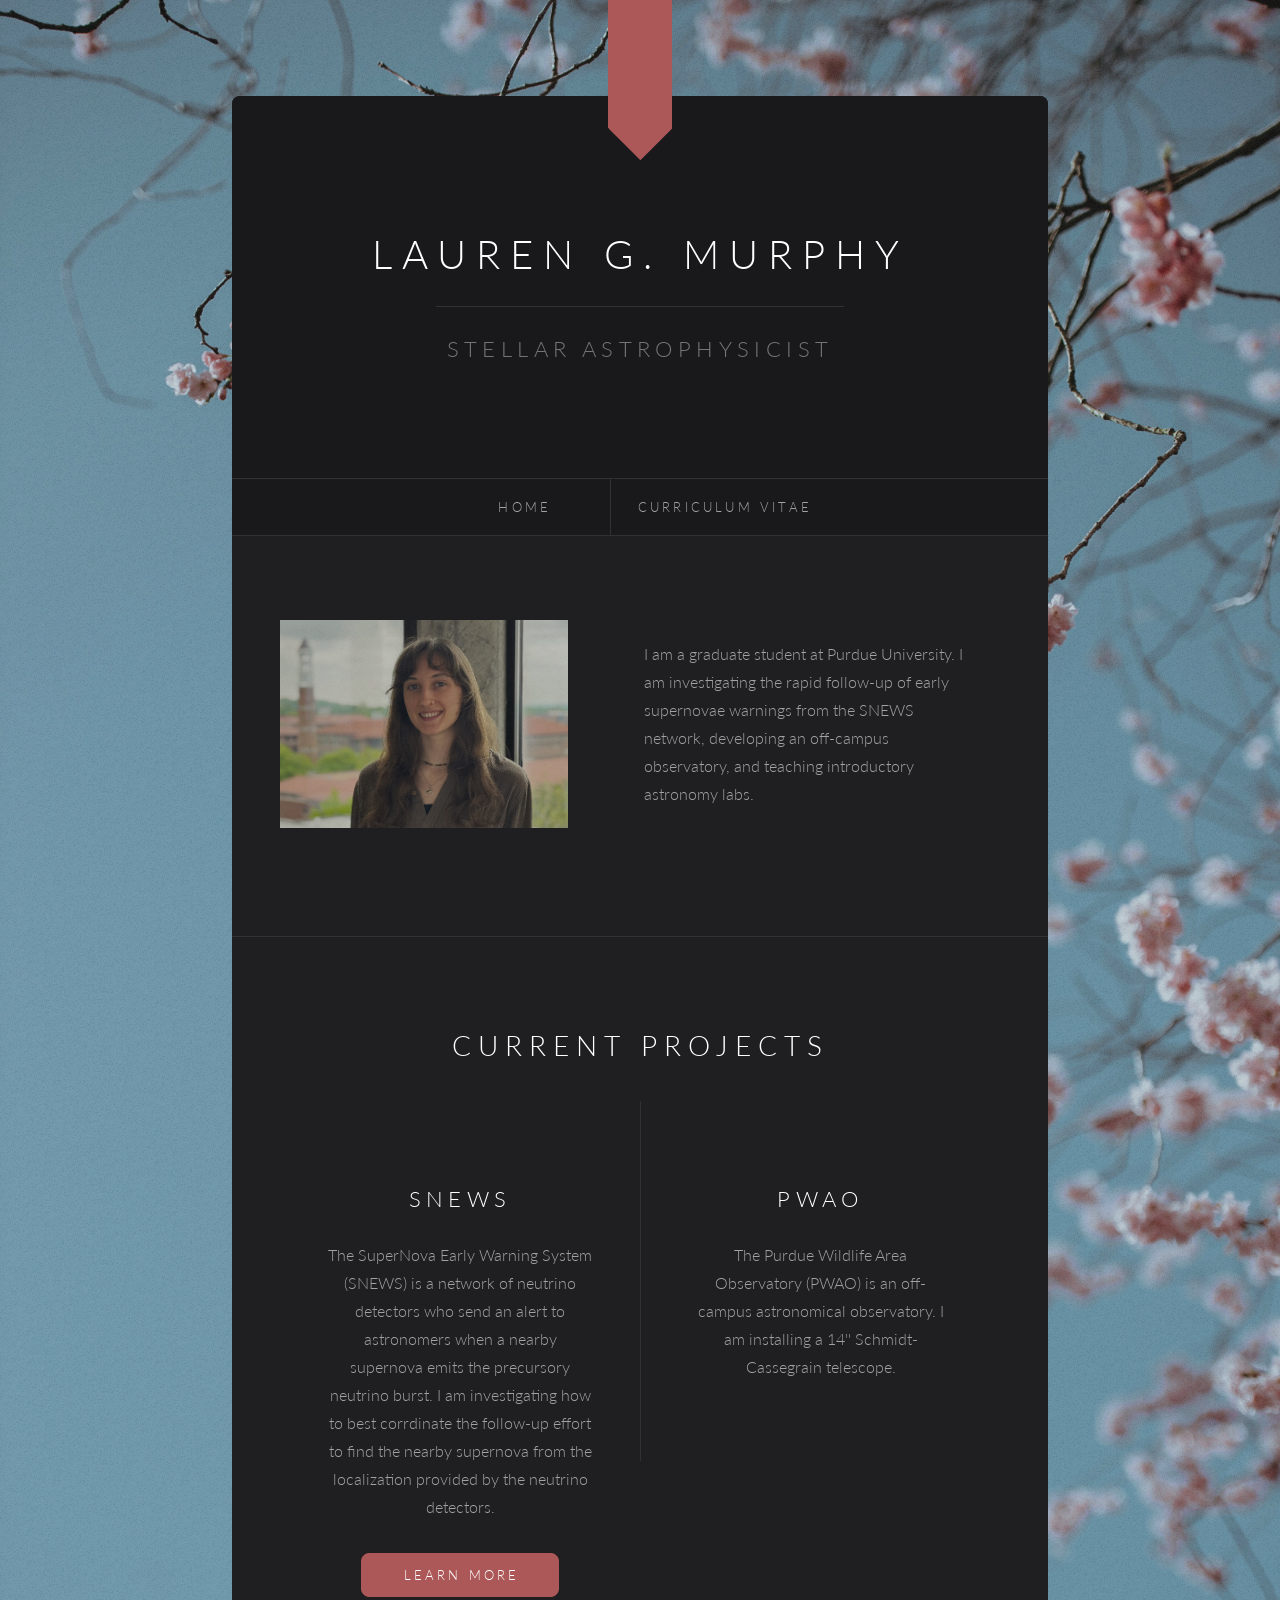
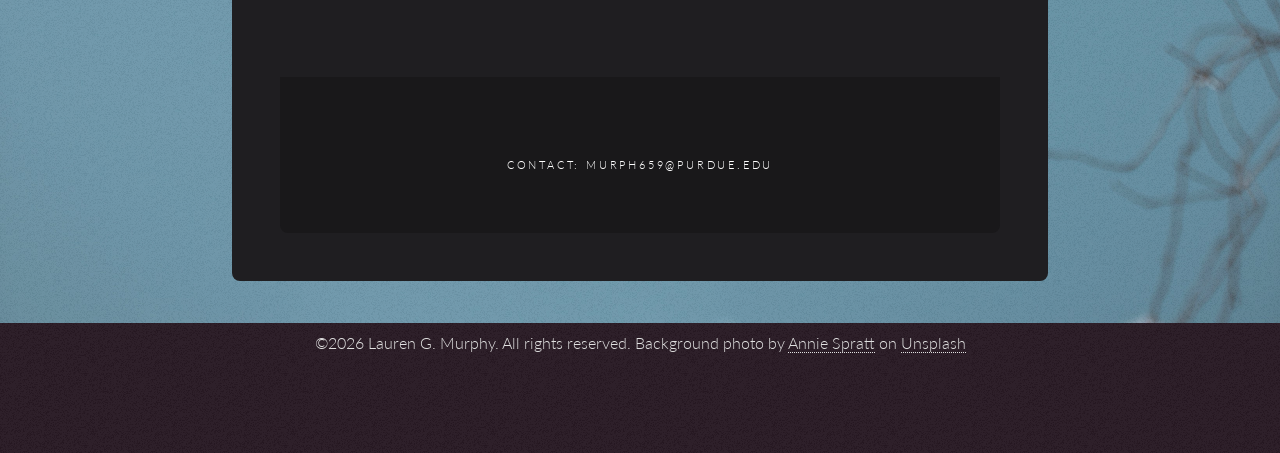
==== index.html @ a34a4733 "Add files via upload" ====
<!DOCTYPE HTML>
<!--
	Locus by Pixelarity
	pixelarity.com | hello@pixelarity.com
	License: pixelarity.com/license
-->
<html>
	<head>
		<title>Lauren G. Murphy | Home</title>
		<link rel="icon" type="image/x-icon" href="images/daisy_icon.ico">
		<meta charset="utf-8" />
		<meta name="viewport" content="width=device-width, initial-scale=1, user-scalable=no" />
		<link rel="stylesheet" href="assets/css/main.css" />
	</head>
	<body class="is-preload">

		<!-- Wrapper -->
			<div id="wrapper">

				<!-- Header -->
					<section id="header">
						<header>
							<h1><a href="index.html">Lauren G. Murphy</a></h1>
							<p>Stellar Astrophysicist</p>
						</header>
						<nav id="nav">
							<ul>
								<li><a href="index.html">Home</a></li>
								<li><a href="cv.html">Curriculum vitae</a></li>
							</ul>
						</nav>
					</section>



				<!-- Intro -->
					<section class="main style2">						
						<section class="left">
							<a href="#" class="image left"><img src="images/LGM_headshot.jpg" alt="" /></a>
							<div class="content">								
								<p>I am a graduate student at Purdue University. I am investigating the rapid follow-up of early supernovae warnings from the SNEWS 
								network, developing an off-campus observatory, and teaching introductory astronomy labs.</p>
							</div>
						</section>					
					</section>


				<!-- Research Projects -->
					<section class="main">
						<header class="major">
							<h2>Current Projects</h2>
						</header>
					<section class="main style1">
						<section>
							<h3>SNEWS</h3>
							<p> The SuperNova Early Warning System (SNEWS) is a network of neutrino detectors who send an alert to astronomers when a nearby supernova emits the
								 precursory neutrino burst. I am investigating how to best corrdinate the follow-up effort to find the nearby supernova from the localization 
								 provided by the neutrino detectors.</p>
							<ul class="actions special">
								<li><a href="https://snews2.org/" target="_blank" class="button primary"> Learn More</a></li>
							</ul>
						</section>
						<section>
							<h3>PWAO</h3>
							<p>The Purdue Wildlife Area Observatory (PWAO) is an off-campus astronomical observatory. I am installing a 14'' Schmidt-Cassegrain telescope.</p>							
						</section>
					</section>

				

				<!-- Footer -->
					<section id="footer">
						<h6>Contact: <a href="mailto:murph659@purdue.edu">murph659@purdue.edu</a> </h6>										
					</section>

			</div>

		<!-- Copyright -->
			<div id="copyright">
				&copy;2026 Lauren G. Murphy. All rights reserved. Background photo by 
				<a href="https://unsplash.com/@anniespratt?utm_source=unsplash&utm_medium=referral&utm_content=creditCopyText" target="_blank">Annie Spratt</a> on 
				<a href="https://unsplash.com/photos/shallow-focus-photo-of-pink-flowers-YGBaA4UdoLY?utm_source=unsplash&utm_medium=referral&utm_content=creditCopyText" target="_blank">Unsplash</a>
      
			</div>

		<!-- Scripts -->
			<script src="assets/js/jquery.min.js"></script>
			<script src="assets/js/browser.min.js"></script>
			<script src="assets/js/breakpoints.min.js"></script>
			<script src="assets/js/util.js"></script>
			<script src="assets/js/main.js"></script>

	</body>
</html>
---- assets/css/main.css ----
@import url(fontawesome-all.min.css);
@import url("https://fonts.googleapis.com/css?family=Lato:300");

/*
	Locus by Pixelarity
	pixelarity.com | hello@pixelarity.com
	License: pixelarity.com/license
*/

html, body, div, span, applet, object,
iframe, h1, h2, h3, h4, h5, h6, p, blockquote,
pre, a, abbr, acronym, address, big, cite,
code, del, dfn, em, img, ins, kbd, q, s, samp,
small, strike, strong, sub, sup, tt, var, b,
u, i, center, dl, dt, dd, ol, ul, li, fieldset,
form, label, legend, table, caption, tbody,
tfoot, thead, tr, th, td, article, aside,
canvas, details, embed, figure, figcaption,
footer, header, hgroup, menu, nav, output, ruby,
section, summary, time, mark, audio, video {
	margin: 0;
	padding: 0;
	border: 0;
	font-size: 100%;
	font: inherit;
	vertical-align: baseline;}

article, aside, details, figcaption, figure,
footer, header, hgroup, menu, nav, section {
	display: block;}

body {
	line-height: 1;
}

ol, ul {
	list-style: none;
}

blockquote, q {
	quotes: none;
}

	blockquote:before, blockquote:after, q:before, q:after {
		content: '';
		content: none;
	}

table {
	border-collapse: collapse;
	border-spacing: 0;
}

body {
	-webkit-text-size-adjust: none;
}

mark {
	background-color: transparent;
	color: inherit;
}

input::-moz-focus-inner {
	border: 0;
	padding: 0;
}

input, select, textarea {
	-moz-appearance: none;
	-webkit-appearance: none;
	-ms-appearance: none;
	appearance: none;
}

/* Basic */

	html {
		box-sizing: border-box;
	}

	*, *:before, *:after {
		box-sizing: inherit;
	}

	body {
		background-color: #23141f;
		background-attachment: scroll,							fixed;
		background-image: url("images/overlay1.png"), url("../../images/bg.jpg");
		background-position: top left,						top center;
		background-repeat: repeat,							no-repeat;
		background-size: auto,							cover;
	}

		body.is-preload *, body.is-preload *:before, body.is-preload *:after {
			-moz-animation: none !important;
			-webkit-animation: none !important;
			-ms-animation: none !important;
			animation: none !important;
			-moz-transition: none !important;
			-webkit-transition: none !important;
			-ms-transition: none !important;
			transition: none !important;
		}

	body, input, select, textarea {
		color: #a2a2a2;
		font-family: "Lato", Helvetica, sans-serif;
		font-size: 15pt;
		font-weight: 300;
		line-height: 1.75em;
	}

	a {
		-moz-transition: color 0.2s ease-in-out, border-color 0.2s ease-in-out;
		-webkit-transition: color 0.2s ease-in-out, border-color 0.2s ease-in-out;
		-ms-transition: color 0.2s ease-in-out, border-color 0.2s ease-in-out;
		transition: color 0.2s ease-in-out, border-color 0.2s ease-in-out;
		border-bottom: dotted 1px;
		color: inherit;
		text-decoration: none;
	}

		a:hover {
			border-bottom-color: transparent;
			color: #ad5858 !important;
			text-decoration: none;
		}

	strong, b {
		color: #ffffff;
		font-weight: 300;
	}

	em, i {
		font-style: italic;
	}

	p {
		margin: 0 0 2em 0;
	}

	h1, h2, h3, h4, h5, h6 {
		color: #ffffff;
		font-weight: 300;
		letter-spacing: 0.25em;
		line-height: 1em;
		margin: 0 0 1em 0;
		text-transform: uppercase;
	}

		h1 a, h2 a, h3 a, h4 a, h5 a, h6 a {
			color: inherit;
			border-bottom: 0;
		}

	h2 {
		font-size: 1.75em;
		line-height: 2em;
	}

	h3 {
		font-size: 1.35em;
		line-height: 1.75em;
	}

	h4 {
		font-size: 1.1em;
		line-height: 1.5em;
	}

	h5 {
		font-size: 0.9em;
		line-height: 1.5em;
	}

	h6 {
		font-size: 0.7em;
		line-height: 1.5em;
	}

	sub {
		font-size: 0.8em;
		position: relative;
		top: 0.5em;
	}

	sup {
		font-size: 0.8em;
		position: relative;
		top: -0.5em;
	}

	hr {
		border: 0;
		border-bottom: solid 1px #313032;
		margin: 2em 0;
	}

		hr.major {
			margin: 3em 0;
		}

	blockquote {
		border-left: solid 4px #313032;
		font-style: italic;
		margin: 0 0 2em 0;
		padding: 0.5em 0 0.5em 2em;
	}

	code {
		background: rgba(207, 201, 214, 0.035);
		border-radius: 8px;
		border: solid 1px #313032;
		font-family: "Courier New", monospace;
		font-size: 0.9em;
		margin: 0 0.25em;
		padding: 0.25em 0.65em;
	}

	pre {
		-webkit-overflow-scrolling: touch;
		font-family: "Courier New", monospace;
		font-size: 0.9em;
		margin: 0 0 2em 0;
	}

		pre code {
			display: block;
			line-height: 1.75em;
			padding: 1em 1.5em;
			overflow-x: auto;
		}

	.align-left {
		text-align: left;
	}

	.align-center {
		text-align: center;
	}

	.align-right {
		text-align: right;
	}

/* Row */

	.row {
		display: flex;
		flex-wrap: wrap;
		box-sizing: border-box;
		align-items: stretch;
	}

		.row > * {
			box-sizing: border-box;
		}

		.row.gtr-uniform > * > :last-child {
			margin-bottom: 0;
		}

		.row.aln-left {
			justify-content: flex-start;
		}

		.row.aln-center {
			justify-content: center;
		}

		.row.aln-right {
			justify-content: flex-end;
		}

		.row.aln-top {
			align-items: flex-start;
		}

		.row.aln-middle {
			align-items: center;
		}

		.row.aln-bottom {
			align-items: flex-end;
		}

		.row > .imp {
			order: -1;
		}

		.row > .col-1 {
			width: 8.33333%;
		}

		.row > .off-1 {
			margin-left: 8.33333%;
		}

		.row > .col-2 {
			width: 16.66667%;
		}

		.row > .off-2 {
			margin-left: 16.66667%;
		}

		.row > .col-3 {
			width: 25%;
		}

		.row > .off-3 {
			margin-left: 25%;
		}

		.row > .col-4 {
			width: 33.33333%;
		}

		.row > .off-4 {
			margin-left: 33.33333%;
		}

		.row > .col-5 {
			width: 41.66667%;
		}

		.row > .off-5 {
			margin-left: 41.66667%;
		}

		.row > .col-6 {
			width: 50%;
		}

		.row > .off-6 {
			margin-left: 50%;
		}

		.row > .col-7 {
			width: 58.33333%;
		}

		.row > .off-7 {
			margin-left: 58.33333%;
		}

		.row > .col-8 {
			width: 66.66667%;
		}

		.row > .off-8 {
			margin-left: 66.66667%;
		}

		.row > .col-9 {
			width: 75%;
		}

		.row > .off-9 {
			margin-left: 75%;
		}

		.row > .col-10 {
			width: 83.33333%;
		}

		.row > .off-10 {
			margin-left: 83.33333%;
		}

		.row > .col-11 {
			width: 91.66667%;
		}

		.row > .off-11 {
			margin-left: 91.66667%;
		}

		.row > .col-12 {
			width: 100%;
		}

		.row > .off-12 {
			margin-left: 100%;
		}

		.row.gtr-0 {
			margin-top: 0;
			margin-left: 0em;
		}

			.row.gtr-0 > * {
				padding: 0 0 0 0em;
			}

			.row.gtr-0.gtr-uniform {
				margin-top: 0em;
			}

				.row.gtr-0.gtr-uniform > * {
					padding-top: 0em;
				}

		.row.gtr-25 {
			margin-top: 0;
			margin-left: -0.75em;
		}

			.row.gtr-25 > * {
				padding: 0 0 0 0.75em;
			}

			.row.gtr-25.gtr-uniform {
				margin-top: -0.75em;
			}

				.row.gtr-25.gtr-uniform > * {
					padding-top: 0.75em;
				}

		.row.gtr-50 {
			margin-top: 0;
			margin-left: -1.5em;
		}

			.row.gtr-50 > * {
				padding: 0 0 0 1.5em;
			}

			.row.gtr-50.gtr-uniform {
				margin-top: -1.5em;
			}

				.row.gtr-50.gtr-uniform > * {
					padding-top: 1.5em;
				}

		.row {
			margin-top: 0;
			margin-left: -3em;
		}

			.row > * {
				padding: 0 0 0 3em;
			}

			.row.gtr-uniform {
				margin-top: -3em;
			}

				.row.gtr-uniform > * {
					padding-top: 3em;
				}

		.row.gtr-150 {
			margin-top: 0;
			margin-left: -4.5em;
		}

			.row.gtr-150 > * {
				padding: 0 0 0 4.5em;
			}

			.row.gtr-150.gtr-uniform {
				margin-top: -4.5em;
			}

				.row.gtr-150.gtr-uniform > * {
					padding-top: 4.5em;
				}

		.row.gtr-200 {
			margin-top: 0;
			margin-left: -6em;
		}

			.row.gtr-200 > * {
				padding: 0 0 0 6em;
			}

			.row.gtr-200.gtr-uniform {
				margin-top: -6em;
			}

				.row.gtr-200.gtr-uniform > * {
					padding-top: 6em;
				}

		@media screen and (max-width: 1680px) {

			.row {
				display: flex;
				flex-wrap: wrap;
				box-sizing: border-box;
				align-items: stretch;
			}

				.row > * {
					box-sizing: border-box;
				}

				.row.gtr-uniform > * > :last-child {
					margin-bottom: 0;
				}

				.row.aln-left {
					justify-content: flex-start;
				}

				.row.aln-center {
					justify-content: center;
				}

				.row.aln-right {
					justify-content: flex-end;
				}

				.row.aln-top {
					align-items: flex-start;
				}

				.row.aln-middle {
					align-items: center;
				}

				.row.aln-bottom {
					align-items: flex-end;
				}

				.row > .imp-xlarge {
					order: -1;
				}

				.row > .col-1-xlarge {
					width: 8.33333%;
				}

				.row > .off-1-xlarge {
					margin-left: 8.33333%;
				}

				.row > .col-2-xlarge {
					width: 16.66667%;
				}

				.row > .off-2-xlarge {
					margin-left: 16.66667%;
				}

				.row > .col-3-xlarge {
					width: 25%;
				}

				.row > .off-3-xlarge {
					margin-left: 25%;
				}

				.row > .col-4-xlarge {
					width: 33.33333%;
				}

				.row > .off-4-xlarge {
					margin-left: 33.33333%;
				}

				.row > .col-5-xlarge {
					width: 41.66667%;
				}

				.row > .off-5-xlarge {
					margin-left: 41.66667%;
				}

				.row > .col-6-xlarge {
					width: 50%;
				}

				.row > .off-6-xlarge {
					margin-left: 50%;
				}

				.row > .col-7-xlarge {
					width: 58.33333%;
				}

				.row > .off-7-xlarge {
					margin-left: 58.33333%;
				}

				.row > .col-8-xlarge {
					width: 66.66667%;
				}

				.row > .off-8-xlarge {
					margin-left: 66.66667%;
				}

				.row > .col-9-xlarge {
					width: 75%;
				}

				.row > .off-9-xlarge {
					margin-left: 75%;
				}

				.row > .col-10-xlarge {
					width: 83.33333%;
				}

				.row > .off-10-xlarge {
					margin-left: 83.33333%;
				}

				.row > .col-11-xlarge {
					width: 91.66667%;
				}

				.row > .off-11-xlarge {
					margin-left: 91.66667%;
				}

				.row > .col-12-xlarge {
					width: 100%;
				}

				.row > .off-12-xlarge {
					margin-left: 100%;
				}

				.row.gtr-0 {
					margin-top: 0;
					margin-left: 0em;
				}

					.row.gtr-0 > * {
						padding: 0 0 0 0em;
					}

					.row.gtr-0.gtr-uniform {
						margin-top: 0em;
					}

						.row.gtr-0.gtr-uniform > * {
							padding-top: 0em;
						}

				.row.gtr-25 {
					margin-top: 0;
					margin-left: -0.75em;
				}

					.row.gtr-25 > * {
						padding: 0 0 0 0.75em;
					}

					.row.gtr-25.gtr-uniform {
						margin-top: -0.75em;
					}

						.row.gtr-25.gtr-uniform > * {
							padding-top: 0.75em;
						}

				.row.gtr-50 {
					margin-top: 0;
					margin-left: -1.5em;
				}

					.row.gtr-50 > * {
						padding: 0 0 0 1.5em;
					}

					.row.gtr-50.gtr-uniform {
						margin-top: -1.5em;
					}

						.row.gtr-50.gtr-uniform > * {
							padding-top: 1.5em;
						}

				.row {
					margin-top: 0;
					margin-left: -3em;
				}

					.row > * {
						padding: 0 0 0 3em;
					}

					.row.gtr-uniform {
						margin-top: -3em;
					}

						.row.gtr-uniform > * {
							padding-top: 3em;
						}

				.row.gtr-150 {
					margin-top: 0;
					margin-left: -4.5em;
				}

					.row.gtr-150 > * {
						padding: 0 0 0 4.5em;
					}

					.row.gtr-150.gtr-uniform {
						margin-top: -4.5em;
					}

						.row.gtr-150.gtr-uniform > * {
							padding-top: 4.5em;
						}

				.row.gtr-200 {
					margin-top: 0;
					margin-left: -6em;
				}

					.row.gtr-200 > * {
						padding: 0 0 0 6em;
					}

					.row.gtr-200.gtr-uniform {
						margin-top: -6em;
					}

						.row.gtr-200.gtr-uniform > * {
							padding-top: 6em;
						}

		}

		@media screen and (max-width: 1366px) {

			.row {
				display: flex;
				flex-wrap: wrap;
				box-sizing: border-box;
				align-items: stretch;
			}

				.row > * {
					box-sizing: border-box;
				}

				.row.gtr-uniform > * > :last-child {
					margin-bottom: 0;
				}

				.row.aln-left {
					justify-content: flex-start;
				}

				.row.aln-center {
					justify-content: center;
				}

				.row.aln-right {
					justify-content: flex-end;
				}

				.row.aln-top {
					align-items: flex-start;
				}

				.row.aln-middle {
					align-items: center;
				}

				.row.aln-bottom {
					align-items: flex-end;
				}

				.row > .imp-large {
					order: -1;
				}

				.row > .col-1-large {
					width: 8.33333%;
				}

				.row > .off-1-large {
					margin-left: 8.33333%;
				}

				.row > .col-2-large {
					width: 16.66667%;
				}

				.row > .off-2-large {
					margin-left: 16.66667%;
				}

				.row > .col-3-large {
					width: 25%;
				}

				.row > .off-3-large {
					margin-left: 25%;
				}

				.row > .col-4-large {
					width: 33.33333%;
				}

				.row > .off-4-large {
					margin-left: 33.33333%;
				}

				.row > .col-5-large {
					width: 41.66667%;
				}

				.row > .off-5-large {
					margin-left: 41.66667%;
				}

				.row > .col-6-large {
					width: 50%;
				}

				.row > .off-6-large {
					margin-left: 50%;
				}

				.row > .col-7-large {
					width: 58.33333%;
				}

				.row > .off-7-large {
					margin-left: 58.33333%;
				}

				.row > .col-8-large {
					width: 66.66667%;
				}

				.row > .off-8-large {
					margin-left: 66.66667%;
				}

				.row > .col-9-large {
					width: 75%;
				}

				.row > .off-9-large {
					margin-left: 75%;
				}

				.row > .col-10-large {
					width: 83.33333%;
				}

				.row > .off-10-large {
					margin-left: 83.33333%;
				}

				.row > .col-11-large {
					width: 91.66667%;
				}

				.row > .off-11-large {
					margin-left: 91.66667%;
				}

				.row > .col-12-large {
					width: 100%;
				}

				.row > .off-12-large {
					margin-left: 100%;
				}

				.row.gtr-0 {
					margin-top: 0;
					margin-left: 0em;
				}

					.row.gtr-0 > * {
						padding: 0 0 0 0em;
					}

					.row.gtr-0.gtr-uniform {
						margin-top: 0em;
					}

						.row.gtr-0.gtr-uniform > * {
							padding-top: 0em;
						}

				.row.gtr-25 {
					margin-top: 0;
					margin-left: -0.75em;
				}

					.row.gtr-25 > * {
						padding: 0 0 0 0.75em;
					}

					.row.gtr-25.gtr-uniform {
						margin-top: -0.75em;
					}

						.row.gtr-25.gtr-uniform > * {
							padding-top: 0.75em;
						}

				.row.gtr-50 {
					margin-top: 0;
					margin-left: -1.5em;
				}

					.row.gtr-50 > * {
						padding: 0 0 0 1.5em;
					}

					.row.gtr-50.gtr-uniform {
						margin-top: -1.5em;
					}

						.row.gtr-50.gtr-uniform > * {
							padding-top: 1.5em;
						}

				.row {
					margin-top: 0;
					margin-left: -3em;
				}

					.row > * {
						padding: 0 0 0 3em;
					}

					.row.gtr-uniform {
						margin-top: -3em;
					}

						.row.gtr-uniform > * {
							padding-top: 3em;
						}

				.row.gtr-150 {
					margin-top: 0;
					margin-left: -4.5em;
				}

					.row.gtr-150 > * {
						padding: 0 0 0 4.5em;
					}

					.row.gtr-150.gtr-uniform {
						margin-top: -4.5em;
					}

						.row.gtr-150.gtr-uniform > * {
							padding-top: 4.5em;
						}

				.row.gtr-200 {
					margin-top: 0;
					margin-left: -6em;
				}

					.row.gtr-200 > * {
						padding: 0 0 0 6em;
					}

					.row.gtr-200.gtr-uniform {
						margin-top: -6em;
					}

						.row.gtr-200.gtr-uniform > * {
							padding-top: 6em;
						}

		}

		@media screen and (max-width: 980px) {

			.row {
				display: flex;
				flex-wrap: wrap;
				box-sizing: border-box;
				align-items: stretch;
			}

				.row > * {
					box-sizing: border-box;
				}

				.row.gtr-uniform > * > :last-child {
					margin-bottom: 0;
				}

				.row.aln-left {
					justify-content: flex-start;
				}

				.row.aln-center {
					justify-content: center;
				}

				.row.aln-right {
					justify-content: flex-end;
				}

				.row.aln-top {
					align-items: flex-start;
				}

				.row.aln-middle {
					align-items: center;
				}

				.row.aln-bottom {
					align-items: flex-end;
				}

				.row > .imp-medium {
					order: -1;
				}

				.row > .col-1-medium {
					width: 8.33333%;
				}

				.row > .off-1-medium {
					margin-left: 8.33333%;
				}

				.row > .col-2-medium {
					width: 16.66667%;
				}

				.row > .off-2-medium {
					margin-left: 16.66667%;
				}

				.row > .col-3-medium {
					width: 25%;
				}

				.row > .off-3-medium {
					margin-left: 25%;
				}

				.row > .col-4-medium {
					width: 33.33333%;
				}

				.row > .off-4-medium {
					margin-left: 33.33333%;
				}

				.row > .col-5-medium {
					width: 41.66667%;
				}

				.row > .off-5-medium {
					margin-left: 41.66667%;
				}

				.row > .col-6-medium {
					width: 50%;
				}

				.row > .off-6-medium {
					margin-left: 50%;
				}

				.row > .col-7-medium {
					width: 58.33333%;
				}

				.row > .off-7-medium {
					margin-left: 58.33333%;
				}

				.row > .col-8-medium {
					width: 66.66667%;
				}

				.row > .off-8-medium {
					margin-left: 66.66667%;
				}

				.row > .col-9-medium {
					width: 75%;
				}

				.row > .off-9-medium {
					margin-left: 75%;
				}

				.row > .col-10-medium {
					width: 83.33333%;
				}

				.row > .off-10-medium {
					margin-left: 83.33333%;
				}

				.row > .col-11-medium {
					width: 91.66667%;
				}

				.row > .off-11-medium {
					margin-left: 91.66667%;
				}

				.row > .col-12-medium {
					width: 100%;
				}

				.row > .off-12-medium {
					margin-left: 100%;
				}

				.row.gtr-0 {
					margin-top: 0;
					margin-left: 0em;
				}

					.row.gtr-0 > * {
						padding: 0 0 0 0em;
					}

					.row.gtr-0.gtr-uniform {
						margin-top: 0em;
					}

						.row.gtr-0.gtr-uniform > * {
							padding-top: 0em;
						}

				.row.gtr-25 {
					margin-top: 0;
					margin-left: -0.75em;
				}

					.row.gtr-25 > * {
						padding: 0 0 0 0.75em;
					}

					.row.gtr-25.gtr-uniform {
						margin-top: -0.75em;
					}

						.row.gtr-25.gtr-uniform > * {
							padding-top: 0.75em;
						}

				.row.gtr-50 {
					margin-top: 0;
					margin-left: -1.5em;
				}

					.row.gtr-50 > * {
						padding: 0 0 0 1.5em;
					}

					.row.gtr-50.gtr-uniform {
						margin-top: -1.5em;
					}

						.row.gtr-50.gtr-uniform > * {
							padding-top: 1.5em;
						}

				.row {
					margin-top: 0;
					margin-left: -3em;
				}

					.row > * {
						padding: 0 0 0 3em;
					}

					.row.gtr-uniform {
						margin-top: -3em;
					}

						.row.gtr-uniform > * {
							padding-top: 3em;
						}

				.row.gtr-150 {
					margin-top: 0;
					margin-left: -4.5em;
				}

					.row.gtr-150 > * {
						padding: 0 0 0 4.5em;
					}

					.row.gtr-150.gtr-uniform {
						margin-top: -4.5em;
					}

						.row.gtr-150.gtr-uniform > * {
							padding-top: 4.5em;
						}

				.row.gtr-200 {
					margin-top: 0;
					margin-left: -6em;
				}

					.row.gtr-200 > * {
						padding: 0 0 0 6em;
					}

					.row.gtr-200.gtr-uniform {
						margin-top: -6em;
					}

						.row.gtr-200.gtr-uniform > * {
							padding-top: 6em;
						}

		}

		@media screen and (max-width: 736px) {

			.row {
				display: flex;
				flex-wrap: wrap;
				box-sizing: border-box;
				align-items: stretch;
			}

				.row > * {
					box-sizing: border-box;
				}

				.row.gtr-uniform > * > :last-child {
					margin-bottom: 0;
				}

				.row.aln-left {
					justify-content: flex-start;
				}

				.row.aln-center {
					justify-content: center;
				}

				.row.aln-right {
					justify-content: flex-end;
				}

				.row.aln-top {
					align-items: flex-start;
				}

				.row.aln-middle {
					align-items: center;
				}

				.row.aln-bottom {
					align-items: flex-end;
				}

				.row > .imp-small {
					order: -1;
				}

				.row > .col-1-small {
					width: 8.33333%;
				}

				.row > .off-1-small {
					margin-left: 8.33333%;
				}

				.row > .col-2-small {
					width: 16.66667%;
				}

				.row > .off-2-small {
					margin-left: 16.66667%;
				}

				.row > .col-3-small {
					width: 25%;
				}

				.row > .off-3-small {
					margin-left: 25%;
				}

				.row > .col-4-small {
					width: 33.33333%;
				}

				.row > .off-4-small {
					margin-left: 33.33333%;
				}

				.row > .col-5-small {
					width: 41.66667%;
				}

				.row > .off-5-small {
					margin-left: 41.66667%;
				}

				.row > .col-6-small {
					width: 50%;
				}

				.row > .off-6-small {
					margin-left: 50%;
				}

				.row > .col-7-small {
					width: 58.33333%;
				}

				.row > .off-7-small {
					margin-left: 58.33333%;
				}

				.row > .col-8-small {
					width: 66.66667%;
				}

				.row > .off-8-small {
					margin-left: 66.66667%;
				}

				.row > .col-9-small {
					width: 75%;
				}

				.row > .off-9-small {
					margin-left: 75%;
				}

				.row > .col-10-small {
					width: 83.33333%;
				}

				.row > .off-10-small {
					margin-left: 83.33333%;
				}

				.row > .col-11-small {
					width: 91.66667%;
				}

				.row > .off-11-small {
					margin-left: 91.66667%;
				}

				.row > .col-12-small {
					width: 100%;
				}

				.row > .off-12-small {
					margin-left: 100%;
				}

				.row.gtr-0 {
					margin-top: 0;
					margin-left: 0em;
				}

					.row.gtr-0 > * {
						padding: 0 0 0 0em;
					}

					.row.gtr-0.gtr-uniform {
						margin-top: 0em;
					}

						.row.gtr-0.gtr-uniform > * {
							padding-top: 0em;
						}

				.row.gtr-25 {
					margin-top: 0;
					margin-left: -0.625em;
				}

					.row.gtr-25 > * {
						padding: 0 0 0 0.625em;
					}

					.row.gtr-25.gtr-uniform {
						margin-top: -0.625em;
					}

						.row.gtr-25.gtr-uniform > * {
							padding-top: 0.625em;
						}

				.row.gtr-50 {
					margin-top: 0;
					margin-left: -1.25em;
				}

					.row.gtr-50 > * {
						padding: 0 0 0 1.25em;
					}

					.row.gtr-50.gtr-uniform {
						margin-top: -1.25em;
					}

						.row.gtr-50.gtr-uniform > * {
							padding-top: 1.25em;
						}

				.row {
					margin-top: 0;
					margin-left: -2.5em;
				}

					.row > * {
						padding: 0 0 0 2.5em;
					}

					.row.gtr-uniform {
						margin-top: -2.5em;
					}

						.row.gtr-uniform > * {
							padding-top: 2.5em;
						}

				.row.gtr-150 {
					margin-top: 0;
					margin-left: -3.75em;
				}

					.row.gtr-150 > * {
						padding: 0 0 0 3.75em;
					}

					.row.gtr-150.gtr-uniform {
						margin-top: -3.75em;
					}

						.row.gtr-150.gtr-uniform > * {
							padding-top: 3.75em;
						}

				.row.gtr-200 {
					margin-top: 0;
					margin-left: -5em;
				}

					.row.gtr-200 > * {
						padding: 0 0 0 5em;
					}

					.row.gtr-200.gtr-uniform {
						margin-top: -5em;
					}

						.row.gtr-200.gtr-uniform > * {
							padding-top: 5em;
						}

		}

		@media screen and (max-width: 480px) {

			.row {
				display: flex;
				flex-wrap: wrap;
				box-sizing: border-box;
				align-items: stretch;
			}

				.row > * {
					box-sizing: border-box;
				}

				.row.gtr-uniform > * > :last-child {
					margin-bottom: 0;
				}

				.row.aln-left {
					justify-content: flex-start;
				}

				.row.aln-center {
					justify-content: center;
				}

				.row.aln-right {
					justify-content: flex-end;
				}

				.row.aln-top {
					align-items: flex-start;
				}

				.row.aln-middle {
					align-items: center;
				}

				.row.aln-bottom {
					align-items: flex-end;
				}

				.row > .imp-xsmall {
					order: -1;
				}

				.row > .col-1-xsmall {
					width: 8.33333%;
				}

				.row > .off-1-xsmall {
					margin-left: 8.33333%;
				}

				.row > .col-2-xsmall {
					width: 16.66667%;
				}

				.row > .off-2-xsmall {
					margin-left: 16.66667%;
				}

				.row > .col-3-xsmall {
					width: 25%;
				}

				.row > .off-3-xsmall {
					margin-left: 25%;
				}

				.row > .col-4-xsmall {
					width: 33.33333%;
				}

				.row > .off-4-xsmall {
					margin-left: 33.33333%;
				}

				.row > .col-5-xsmall {
					width: 41.66667%;
				}

				.row > .off-5-xsmall {
					margin-left: 41.66667%;
				}

				.row > .col-6-xsmall {
					width: 50%;
				}

				.row > .off-6-xsmall {
					margin-left: 50%;
				}

				.row > .col-7-xsmall {
					width: 58.33333%;
				}

				.row > .off-7-xsmall {
					margin-left: 58.33333%;
				}

				.row > .col-8-xsmall {
					width: 66.66667%;
				}

				.row > .off-8-xsmall {
					margin-left: 66.66667%;
				}

				.row > .col-9-xsmall {
					width: 75%;
				}

				.row > .off-9-xsmall {
					margin-left: 75%;
				}

				.row > .col-10-xsmall {
					width: 83.33333%;
				}

				.row > .off-10-xsmall {
					margin-left: 83.33333%;
				}

				.row > .col-11-xsmall {
					width: 91.66667%;
				}

				.row > .off-11-xsmall {
					margin-left: 91.66667%;
				}

				.row > .col-12-xsmall {
					width: 100%;
				}

				.row > .off-12-xsmall {
					margin-left: 100%;
				}

				.row.gtr-0 {
					margin-top: 0;
					margin-left: 0em;
				}

					.row.gtr-0 > * {
						padding: 0 0 0 0em;
					}

					.row.gtr-0.gtr-uniform {
						margin-top: 0em;
					}

						.row.gtr-0.gtr-uniform > * {
							padding-top: 0em;
						}

				.row.gtr-25 {
					margin-top: 0;
					margin-left: -0.625em;
				}

					.row.gtr-25 > * {
						padding: 0 0 0 0.625em;
					}

					.row.gtr-25.gtr-uniform {
						margin-top: -0.625em;
					}

						.row.gtr-25.gtr-uniform > * {
							padding-top: 0.625em;
						}

				.row.gtr-50 {
					margin-top: 0;
					margin-left: -1.25em;
				}

					.row.gtr-50 > * {
						padding: 0 0 0 1.25em;
					}

					.row.gtr-50.gtr-uniform {
						margin-top: -1.25em;
					}

						.row.gtr-50.gtr-uniform > * {
							padding-top: 1.25em;
						}

				.row {
					margin-top: 0;
					margin-left: -2.5em;
				}

					.row > * {
						padding: 0 0 0 2.5em;
					}

					.row.gtr-uniform {
						margin-top: -2.5em;
					}

						.row.gtr-uniform > * {
							padding-top: 2.5em;
						}

				.row.gtr-150 {
					margin-top: 0;
					margin-left: -3.75em;
				}

					.row.gtr-150 > * {
						padding: 0 0 0 3.75em;
					}

					.row.gtr-150.gtr-uniform {
						margin-top: -3.75em;
					}

						.row.gtr-150.gtr-uniform > * {
							padding-top: 3.75em;
						}

				.row.gtr-200 {
					margin-top: 0;
					margin-left: -5em;
				}

					.row.gtr-200 > * {
						padding: 0 0 0 5em;
					}

					.row.gtr-200.gtr-uniform {
						margin-top: -5em;
					}

						.row.gtr-200.gtr-uniform > * {
							padding-top: 5em;
						}

		}

/* Section/Article */

	section.special, article.special {
		text-align: center;
	}

	header p {
		color: #757575;
		position: relative;
		margin: 0 0 1.5em 0;
	}

	header h2 + p {
		font-size: 1.25em;
		margin-top: -1em;
		line-height: 1.5em;
	}

	header h3 + p {
		font-size: 1.1em;
		margin-top: -0.8em;
		line-height: 1.5em;
	}

	header h4 + p,
	header h5 + p,
	header h6 + p {
		font-size: 0.9em;
		margin-top: -0.6em;
		line-height: 1.5em;
	}

	header.major {
		text-align: center;
	}

		header.major p {
			border-top: solid 1px #313032;
			color: #757575;
			display: inline-block;
			font-size: 1.35em;
			letter-spacing: 0.25em;
			line-height: 2em;
			margin: 0 0 4em 0;
			min-width: 50%;
			padding: 1.5em 0 0 0;
			text-transform: uppercase;
		}

	footer.major {
		border-top: solid 1px #313032;
		padding: 4em 0 0 0;
		text-align: center;
	}

		footer.major p {
			color: #757575;
			font-size: 1.35em;
			letter-spacing: 0.25em;
			line-height: 2em;
			text-transform: uppercase;
		}

/* Form */

	form {
		margin: 0 0 2em 0;
	}

	label {
		color: #ffffff;
		display: block;
		font-size: 0.9em;
		font-weight: 300;
		margin: 0 0 1em 0;
	}

	input[type="text"],
	input[type="password"],
	input[type="email"],
	select,
	textarea {
		-moz-appearance: none;
		-webkit-appearance: none;
		-ms-appearance: none;
		appearance: none;
		background-color: rgba(207, 201, 214, 0.035);
		border-radius: 8px;
		border: none;
		border: solid 1px #4c4b4d;
		color: inherit;
		display: block;
		outline: 0;
		padding: 0 1em;
		text-decoration: none;
		width: 100%;
	}

		input[type="text"]:invalid,
		input[type="password"]:invalid,
		input[type="email"]:invalid,
		select:invalid,
		textarea:invalid {
			box-shadow: none;
		}

		input[type="text"]:focus,
		input[type="password"]:focus,
		input[type="email"]:focus,
		select:focus,
		textarea:focus {
			border-color: #ad5858;
		}

	select {
		background-image: url("data:image/svg+xml;charset=utf8,%3Csvg xmlns='http://www.w3.org/2000/svg' width='40' height='40' preserveAspectRatio='none' viewBox='0 0 40 40'%3E%3Cpath d='M9.4,12.3l10.4,10.4l10.4-10.4c0.2-0.2,0.5-0.4,0.9-0.4c0.3,0,0.6,0.1,0.9,0.4l3.3,3.3c0.2,0.2,0.4,0.5,0.4,0.9 c0,0.4-0.1,0.6-0.4,0.9L20.7,31.9c-0.2,0.2-0.5,0.4-0.9,0.4c-0.3,0-0.6-0.1-0.9-0.4L4.3,17.3c-0.2-0.2-0.4-0.5-0.4-0.9 c0-0.4,0.1-0.6,0.4-0.9l3.3-3.3c0.2-0.2,0.5-0.4,0.9-0.4S9.1,12.1,9.4,12.3z' fill='%23313032' /%3E%3C/svg%3E");
		background-size: 1.25rem;
		background-repeat: no-repeat;
		background-position: calc(100% - 1rem) center;
		height: 2.75em;
		padding-right: 2.75em;
		text-overflow: ellipsis;
	}

		select:focus::-ms-value {
			background-color: transparent;
		}

		select::-ms-expand {
			display: none;
		}

		select option {
			color: #ffffff;
			background: #1f1e21;
		}

	input[type="text"],
	input[type="password"],
	input[type="email"],
	select {
		height: 2.75em;
	}

	textarea {
		padding: 0.75em 1em;
	}

	input[type="checkbox"],
	input[type="radio"] {
		-moz-appearance: none;
		-webkit-appearance: none;
		-ms-appearance: none;
		appearance: none;
		display: block;
		float: left;
		margin-right: -2em;
		opacity: 0;
		width: 1em;
		z-index: -1;
	}

		input[type="checkbox"] + label,
		input[type="radio"] + label {
			text-decoration: none;
			color: #a2a2a2;
			cursor: pointer;
			display: inline-block;
			font-size: 1em;
			font-weight: 300;
			padding-left: 2.4em;
			padding-right: 0.75em;
			position: relative;
		}

			input[type="checkbox"] + label:before,
			input[type="radio"] + label:before {
				-moz-osx-font-smoothing: grayscale;
				-webkit-font-smoothing: antialiased;
				display: inline-block;
				font-style: normal;
				font-variant: normal;
				text-rendering: auto;
				line-height: 1;
				text-transform: none !important;
				font-family: 'Font Awesome 5 Free';
				font-weight: 900;
			}

			input[type="checkbox"] + label:before,
			input[type="radio"] + label:before {
				background: rgba(207, 201, 214, 0.035);
				border-radius: 8px;
				border: solid 1px #4c4b4d;
				content: '';
				display: inline-block;
				font-size: 0.8em;
				height: 2.0625em;
				left: 0;
				line-height: 2.0625em;
				position: absolute;
				text-align: center;
				top: 0;
				width: 2.0625em;
			}

		input[type="checkbox"]:checked + label:before,
		input[type="radio"]:checked + label:before {
			background: #2a2b2e;
			color: #ffffff;
			content: '\f00c';
		}

		input[type="checkbox"]:focus + label:before,
		input[type="radio"]:focus + label:before {
			border-color: #ad5858;
		}

	input[type="checkbox"] + label:before {
		border-radius: 8px;
	}

	input[type="radio"] + label:before {
		border-radius: 100%;
	}

	::-webkit-input-placeholder {
		color: #757575 !important;
		opacity: 1.0;
	}

	:-moz-placeholder {
		color: #757575 !important;
		opacity: 1.0;
	}

	::-moz-placeholder {
		color: #757575 !important;
		opacity: 1.0;
	}

	:-ms-input-placeholder {
		color: #757575 !important;
		opacity: 1.0;
	}

/* Box */

	.box {
		border-radius: 8px;
		border: solid 1px #313032;
		margin-bottom: 2em;
		padding: 1.5em;
	}

		.box > :last-child,
		.box > :last-child > :last-child,
		.box > :last-child > :last-child > :last-child {
			margin-bottom: 0;
		}

		.box.alt {
			border: 0;
			border-radius: 0;
			padding: 0;
		}

/* Icon */

	.icon {
		text-decoration: none;
		border-bottom: none;
		position: relative;
	}

		.icon:before {
			-moz-osx-font-smoothing: grayscale;
			-webkit-font-smoothing: antialiased;
			display: inline-block;
			font-style: normal;
			font-variant: normal;
			text-rendering: auto;
			line-height: 1;
			text-transform: none !important;
			font-family: 'Font Awesome 5 Free';
			font-weight: 400;
		}

		.icon.solid:before {
			font-weight: 900;
		}

		.icon.brands:before {
			font-family: 'Font Awesome 5 Brands';
		}

		.icon > .label {
			display: none;
		}

/* Image */

	.image {
		border: 0;
		display: inline-block;
		position: relative;
	}

		.image img {
			display: block;
		}

		.image:before {
			background: url("images/overlay2.png");
			content: '';
			height: 100%;
			left: 0;
			opacity: 0.5;
			position: absolute;
			top: 0;
			width: 100%;
			z-index: 1;
		}

		.image.left {
			float: left;
			margin: 0 1.5em 1em 0;
			top: 0.25em;
		}

		.image.right {
			float: right;
			margin: 0 0 1em 1.5em;
			top: 0.25em;
		}

		.image.left, .image.right {
			max-width: 40%;
		}

			.image.left img, .image.right img {
				width: 100%;
			}

		.image.fit {
			display: block;
			margin: 0 0 2em 0;
			width: 100%;
		}

			.image.fit img {
				width: 100%;
			}

/* List */

	ol {
		list-style: decimal;
		margin: 0 0 2em 0;
		padding-left: 1.25em;
	}

		ol li {
			padding-left: 0.25em;
		}

	ul {
		list-style: disc;
		margin: 0 0 2em 0;
		padding-left: 1em;
	}

		ul li {
			padding-left: 0.5em;
		}

		ul.alt {
			list-style: none;
			padding-left: 0;
		}

			ul.alt li {
				border-top: solid 1px #313032;
				padding: 0.5em 0;
			}

				ul.alt li:first-child {
					border-top: 0;
					padding-top: 0;
				}

	dl {
		margin: 0 0 2em 0;
	}

/* Actions */

	ul.actions {
		display: -moz-flex;
		display: -webkit-flex;
		display: -ms-flex;
		display: flex;
		cursor: default;
		list-style: none;
		margin-left: -1em;
		padding-left: 0;
	}

		ul.actions li {
			padding: 0 0 0 1em;
			vertical-align: middle;
		}

		ul.actions.special {
			-moz-justify-content: center;
			-webkit-justify-content: center;
			-ms-justify-content: center;
			justify-content: center;
			width: 100%;
			margin-left: 0;
		}

			ul.actions.special li:first-child {
				padding-left: 0;
			}

		ul.actions.stacked {
			-moz-flex-direction: column;
			-webkit-flex-direction: column;
			-ms-flex-direction: column;
			flex-direction: column;
			margin-left: 0;
		}

			ul.actions.stacked li {
				padding: 1.3em 0 0 0;
			}

				ul.actions.stacked li:first-child {
					padding-top: 0;
				}

		ul.actions.fit {
			width: calc(100% + 1em);
		}

			ul.actions.fit li {
				-moz-flex-grow: 1;
				-webkit-flex-grow: 1;
				-ms-flex-grow: 1;
				flex-grow: 1;
				-moz-flex-shrink: 1;
				-webkit-flex-shrink: 1;
				-ms-flex-shrink: 1;
				flex-shrink: 1;
				width: 100%;
			}

				ul.actions.fit li > * {
					width: 100%;
				}

			ul.actions.fit.stacked {
				width: 100%;
			}

		@media screen and (max-width: 480px) {

			ul.actions:not(.fixed) {
				-moz-flex-direction: column;
				-webkit-flex-direction: column;
				-ms-flex-direction: column;
				flex-direction: column;
				margin-left: 0;
				width: 100% !important;
			}

				ul.actions:not(.fixed) li {
					-moz-flex-grow: 1;
					-webkit-flex-grow: 1;
					-ms-flex-grow: 1;
					flex-grow: 1;
					-moz-flex-shrink: 1;
					-webkit-flex-shrink: 1;
					-ms-flex-shrink: 1;
					flex-shrink: 1;
					padding: 1em 0 0 0;
					text-align: center;
					width: 100%;
				}

					ul.actions:not(.fixed) li > * {
						width: 100%;
					}

					ul.actions:not(.fixed) li:first-child {
						padding-top: 0;
					}

					ul.actions:not(.fixed) li input[type="submit"],
					ul.actions:not(.fixed) li input[type="reset"],
					ul.actions:not(.fixed) li input[type="button"],
					ul.actions:not(.fixed) li button,
					ul.actions:not(.fixed) li .button {
						width: 100%;
					}

						ul.actions:not(.fixed) li input[type="submit"].icon:before,
						ul.actions:not(.fixed) li input[type="reset"].icon:before,
						ul.actions:not(.fixed) li input[type="button"].icon:before,
						ul.actions:not(.fixed) li button.icon:before,
						ul.actions:not(.fixed) li .button.icon:before {
							margin-left: -0.5em;
						}

		}

/* Icons */

	ul.icons {
		cursor: default;
		list-style: none;
		padding-left: 0;
	}

		ul.icons li {
			display: inline-block;
			padding: 0 1.25em 0 0;
		}

			ul.icons li:last-child {
				padding-right: 0 !important;
			}

			ul.icons li .icon {
				-moz-transition: color 0.2s ease-in-out, background-color 0.2s ease-in-out;
				-webkit-transition: color 0.2s ease-in-out, background-color 0.2s ease-in-out;
				-ms-transition: color 0.2s ease-in-out, background-color 0.2s ease-in-out;
				transition: color 0.2s ease-in-out, background-color 0.2s ease-in-out;
				border-radius: 100%;
				border: solid 1px #4c4b4d;
				color: inherit;
				display: inline-block;
				height: 3em;
				line-height: 3em;
				text-align: center;
				width: 3em;
			}

				ul.icons li .icon:before {
					font-size: 1em;
				}

				ul.icons li .icon:hover {
					background: rgba(207, 201, 214, 0.035);
					color: inherit !important;
				}

				ul.icons li .icon:active {
					background: rgba(207, 201, 214, 0.1);
				}

/* Table */

	.table-wrapper {
		-webkit-overflow-scrolling: touch;
		overflow-x: auto;
	}

	table {
		margin: 0 0 2em 0;
		width: 100%;
	}

		table tbody tr {
			border: solid 1px #313032;
			border-left: 0;
			border-right: 0;
		}

			table tbody tr:nth-child(2n + 1) {
				background-color: rgba(207, 201, 214, 0.035);
			}

		table td {
			padding: 0.75em 0.75em;
		}

		table th {
			color: #ffffff;
			font-size: 0.9em;
			font-weight: 300;
			padding: 0 0.75em 0.75em 0.75em;
			text-align: left;
		}

		table thead {
			border-bottom: solid 2px #313032;
		}

		table tfoot {
			border-top: solid 2px #313032;
		}

		table.alt {
			border-collapse: separate;
		}

			table.alt tbody tr td {
				border: solid 1px #313032;
				border-left-width: 0;
				border-top-width: 0;
			}

				table.alt tbody tr td:first-child {
					border-left-width: 1px;
				}

			table.alt tbody tr:first-child td {
				border-top-width: 1px;
			}

			table.alt thead {
				border-bottom: 0;
			}

			table.alt tfoot {
				border-top: 0;
			}

/* Button */

	input[type="submit"],
	input[type="reset"],
	input[type="button"],
	button,
	.button {
		-moz-appearance: none;
		-webkit-appearance: none;
		-ms-appearance: none;
		appearance: none;
		-moz-transition: background-color 0.2s ease-in-out, color 0.2s ease-in-out, border-color 0.2s ease-in-out;
		-webkit-transition: background-color 0.2s ease-in-out, color 0.2s ease-in-out, border-color 0.2s ease-in-out;
		-ms-transition: background-color 0.2s ease-in-out, color 0.2s ease-in-out, border-color 0.2s ease-in-out;
		transition: background-color 0.2s ease-in-out, color 0.2s ease-in-out, border-color 0.2s ease-in-out;
		background-color: transparent;
		border-radius: 8px;
		border: solid 1px #4c4b4d !important;
		color: #ffffff !important;
		cursor: pointer;
		display: inline-block;
		font-size: 0.8em;
		font-weight: 300;
		height: 3.5em;
		letter-spacing: 0.25em;
		line-height: 3.35em;
		padding: 0 3em;
		text-align: center;
		text-decoration: none;
		text-indent: 0.25em;
		text-transform: uppercase;
		white-space: nowrap;
	}

		input[type="submit"]:hover,
		input[type="reset"]:hover,
		input[type="button"]:hover,
		button:hover,
		.button:hover {
			background: rgba(207, 201, 214, 0.035);
			color: #ffffff !important;
		}

		input[type="submit"]:active,
		input[type="reset"]:active,
		input[type="button"]:active,
		button:active,
		.button:active {
			background: rgba(207, 201, 214, 0.1);
		}

		input[type="submit"].icon:before,
		input[type="reset"].icon:before,
		input[type="button"].icon:before,
		button.icon:before,
		.button.icon:before {
			margin: 0 0.5em 0 -0.25em;
		}

		input[type="submit"].fit,
		input[type="reset"].fit,
		input[type="button"].fit,
		button.fit,
		.button.fit {
			width: 100%;
		}

		input[type="submit"].small,
		input[type="reset"].small,
		input[type="button"].small,
		button.small,
		.button.small {
			font-size: 0.6em;
		}

		input[type="submit"].large,
		input[type="reset"].large,
		input[type="button"].large,
		button.large,
		.button.large {
			font-size: 1.1em;
			height: 3.25em;
			line-height: 3.15em;
			padding: 0 2em;
		}

		input[type="submit"].primary,
		input[type="reset"].primary,
		input[type="button"].primary,
		button.primary,
		.button.primary {
			background-color: #ad5858;
			border-color: #ad5858 !important;
			color: #ffffff !important;
		}

			input[type="submit"].primary:hover,
			input[type="reset"].primary:hover,
			input[type="button"].primary:hover,
			button.primary:hover,
			.button.primary:hover {
				background-color: #b56969;
				border-color: #b56969 !important;
			}

			input[type="submit"].primary:active,
			input[type="reset"].primary:active,
			input[type="button"].primary:active,
			button.primary:active,
			.button.primary:active {
				background-color: #9e4e4e;
				border-color: #9e4e4e !important;
			}

		input[type="submit"].disabled, input[type="submit"]:disabled,
		input[type="reset"].disabled,
		input[type="reset"]:disabled,
		input[type="button"].disabled,
		input[type="button"]:disabled,
		button.disabled,
		button:disabled,
		.button.disabled,
		.button:disabled {
			cursor: default;
			opacity: 0.25;
			background-color: rgba(207, 201, 214, 0.1) !important;
			border-color: #4c4b4d !important;
		}

			input[type="submit"].disabled:hover, input[type="submit"].disabled:active, input[type="submit"]:disabled:hover, input[type="submit"]:disabled:active,
			input[type="reset"].disabled:hover,
			input[type="reset"].disabled:active,
			input[type="reset"]:disabled:hover,
			input[type="reset"]:disabled:active,
			input[type="button"].disabled:hover,
			input[type="button"].disabled:active,
			input[type="button"]:disabled:hover,
			input[type="button"]:disabled:active,
			button.disabled:hover,
			button.disabled:active,
			button:disabled:hover,
			button:disabled:active,
			.button.disabled:hover,
			.button.disabled:active,
			.button:disabled:hover,
			.button:disabled:active {
				background-color: rgba(207, 201, 214, 0.1) !important;
				border-color: #4c4b4d !important;
			}

/* Main */

	.main.style1 {
		overflow: hidden;
		padding: 0 !important;
		text-align: center;
	}

		.main.style1 > section {
			border-left: solid 1px #313032;
			border-top: solid 1px #313032;
			float: left;
			padding: 5em 3em 3em 3em ;
			width: 50%;
		}

			.main.style1 > section:nth-child(-n + 2) {
				border-top: 0;
			}

			.main.style1 > section:nth-child(2n + 1) {
				border-left: 0;
				clear: both;
			}

	.main.style2 > section {
		border-top: solid 1px #313032;
		height: 17em;
		margin: 0 0 4em 0;
		padding: 4em 0 0 0;
		position: relative;
		width: 100%;
	}

		.main.style2 > section:first-of-type {
			border-top: 0;
			height: 13em;
			padding-top: 0;
		}

		.main.style2 > section:after {
			clear: both;
			content: '';
			display: block;
		}

		.main.style2 > section .image {
			display: inline-block;
			height: 100%;
			overflow: hidden;
			position: relative;
			width: 45%;
		}

			.main.style2 > section .image img {
				display: block;
				min-height: 100%;
				min-width: 100%;
				position: absolute;
				width: 100%;
			}

		.main.style2 > section:before {
			content: '';
			display: inline-block;
			height: 100%;
			vertical-align: middle;
		}

		.main.style2 > section .content {
			display: inline-block;
			padding: 1.5em 3em;
			vertical-align: middle;
			width: 53%;
		}

			.main.style2 > section .content :last-child {
				margin: 0;
			}

		.main.style2 > section.left .image {
			float: left;
		}

			.main.style2 > section.left .image img {
				right: 0;
				top: 0;
			}

		.main.style2 > section.left .content {
			padding-right: 0;
		}

		.main.style2 > section.right .image {
			float: right;
		}

			.main.style2 > section.right .image img {
				left: 0;
				top: 0;
			}

		.main.style2 > section.right .content {
			padding-left: 0;
		}

		.main.style2 > section.long .content {
			padding-top: 0;
		}

/* Wrapper */

	#wrapper {
		background: #1f1e21;
		border-radius: 8px;
		margin: 6em auto 3em auto;
		width: 51em;
	}

		#wrapper > .main {
			padding: 5em 3em 3em 3em ;
		}

		#wrapper > section {
			border-top: solid 1px #313032;
		}

/* Header */

	#header {
		background-color: #19181a;
		border-radius: 8px 8px 0 0;
		border-top: 0 !important;
		position: relative;
		text-align: center;
	}

		#header:before {
			background: #ad5858;
			content: '';
			display: block;
			height: 8em;
			left: 50%;
			margin-left: -2em;
			position: absolute;
			top: -6em;
			width: 4em;
		}

		#header:after {
			-moz-transform: rotate(45deg);
			-webkit-transform: rotate(45deg);
			-ms-transform: rotate(45deg);
			transform: rotate(45deg);
			background: #ad5858;
			content: '';
			display: block;
			height: 2.8em;
			left: 50%;
			margin-left: -1.4em;
			position: absolute;
			top: 0.615em;
			width: 2.8em;
		}

		#header > header {
			padding: 8em 3em 6em 3em;
		}

			#header > header h1 {
				font-size: 2.5em;
				line-height: 1.5em;
				margin: 0;
			}

			#header > header p {
				border-top: solid 1px #313032;
				color: #757575;
				display: inline-block;
				font-size: 1.35em;
				letter-spacing: 0.25em;
				line-height: 2em;
				margin: 1.5em 0 0 0;
				min-width: 50%;
				padding: 1em 0 0 0;
				position: relative;
				text-transform: uppercase;
				top: -0.5em;
			}

		#header > nav {
			border-top: solid 1px #313032;
		}

			#header > nav > ul {
				margin-bottom: 0;
				padding: 0;
			}

				#header > nav > ul li {
					border-left: solid 1px #313032;
					display: inline-block;
					line-height: 3.5em;
					min-width: 20%;
					padding: 0;
				}

					#header > nav > ul li a {
						-moz-transition: background-color 0.2s ease-in-out, color 0.2s ease-in-out;
						-webkit-transition: background-color 0.2s ease-in-out, color 0.2s ease-in-out;
						-ms-transition: background-color 0.2s ease-in-out, color 0.2s ease-in-out;
						transition: background-color 0.2s ease-in-out, color 0.2s ease-in-out;
						border: 0;
						color: #757575;
						color: inherit;
						display: block;
						font-size: 0.8em;
						letter-spacing: 0.25em;
						padding: 0 2em;
						text-decoration: none;
						text-indent: 0.125em;
						text-transform: uppercase;
					}

						#header > nav > ul li a:hover {
							background: rgba(207, 201, 214, 0.035);
							color: #ffffff !important;
						}

					#header > nav > ul li:first-child {
						border-left: 0;
					}

		#header.alt > header {
			padding: 5.5em 3em 1.5em 3em;
		}

			#header.alt > header h1 {
				display: inline;
				font-size: 1.35em;
			}

			#header.alt > header p {
				display: inline;
				border-top: 0;
				margin: 0 0 0 0.35em;
				padding: 0;
				top: 0;
				min-width: 0;
			}

/* Banner */

	#banner {
		background-color: #2a2b2e;
		background-image: url("images/overlay2.png"), url("../../images/banner.jpg");
		background-position: top left,						center center;
		background-repeat: repeat,							no-repeat;
		background-size: auto,							cover;
		border-top: 0 !important;
		color: #cacacb;
		padding: 6em 3em;
		text-align: center;
	}

		#banner h2, #banner h3, #banner h4, #banner h5, #banner h6 {
			color: #ffffff;
		}

		#banner h2 {
			margin: 0 0 2em 0;
		}

		#banner .button {
			border-color: #ffffff !important;
			color: #ffffff !important;
		}

			#banner .button:hover {
				background-color: rgba(207, 201, 214, 0.1);
			}

			#banner .button:active {
				background-color: rgba(207, 201, 214, 0.25);
			}

		#banner > :last-child {
			margin-bottom: 0;
		}

	#banner + section {
		border-top: 0 !important;
	}

/* Footer */

	#footer {
		background-color: #19181a;
		border-radius: 0 0 8px 8px;
		padding: 5em 3em 3em 3em ;
		text-align: center;
	}

		#footer h2 {
			font-size: 1.35em;
			line-height: 1.75em;
		}

			#footer h2 + p {
				margin: 0 0 4em 0;
			}

		#footer .icons {
			border-top: solid 1px #313032;
			left: -3em;
			margin: 0;
			padding: 2em 0;
			position: relative;
			top: 3em;
			width: calc(100% + 6em);
		}

/* Copyright */

	#copyright {
		margin-bottom: 6em;
		text-align: center;
		color: #e0e0e0;
	}

/* XLarge */

	@media screen and (max-width: 1680px) {

		/* Basic */

			body, input, select, textarea {
				font-size: 13pt;
			}

	}

/* Large */

	@media screen and (max-width: 1366px) {

		/* Basic */

			body, input, select, textarea {
				font-size: 12pt;
			}

		/* Header */

			#header > header {
				padding: 8em 0 6em 0;
			}

	}

/* Medium */

	#navPanel, #navButton {
		display: none;
	}

	@media screen and (max-width: 980px) {

		/* Basic */

			h1 br, h2 br, h3 br, h4 br, h5 br, h6 br {
				display: none;
			}

			h2 {
				font-size: 1.5em;
			}

		/* Section/Article */

			header br, footer br {
				display: none;
			}

			header.major p {
				font-size: 1.1em;
			}

			footer.major p {
				font-size: 1.1em;
			}

		/* Main */

			.main.style1 > section {
				border-left: 0 !important;
				border-top: solid 1px #313032 !important;
				float: none;
				padding: 5em 3em 3em 3em !important;
				width: 100%;
			}

				.main.style1 > section:first-child {
					border-top: 0 !important;
				}

			.main.style2 > section {
				height: auto !important;
			}

				.main.style2 > section .image {
					display: block;
					height: auto;
					margin: 0 0 2em 0;
					width: 100%;
				}

					.main.style2 > section .image img {
						min-height: 0;
						position: relative;
					}

				.main.style2 > section:before, .main.style2 > section:after {
					display: none;
				}

				.main.style2 > section .content {
					display: block;
					padding: 0 !important;
					width: 100%;
				}

		/* Wrapper */

			#wrapper {
				margin-bottom: 2em;
				margin-top: 4em;
				width: 80%;
			}

				#wrapper > .main {
					padding: 5em 3em 3em 3em ;
				}

		/* Header */

			#header:before, #header:after {
				display: none;
			}

			#header > header {
				padding: 6em 3em 4.5em 3em;
			}

				#header > header h1 {
					font-size: 2em;
				}

				#header > header p {
					font-size: 1.35em;
				}

			#header > nav {
				display: none;
			}

			#header.alt > header {
				padding: 3em 3em 2.5em 3em;
			}

		/* Footer */

			#footer {
				padding: 5em 3em 3em 3em ;
			}

				#footer h2 + p br {
					display: none;
				}

				#footer .icons {
					left: -3em;
					top: 3em;
					width: calc(100% + 6em);
				}

		/* Off-Canvas Navigation */

			#navPanel {
				-moz-backface-visibility: hidden;
				-webkit-backface-visibility: hidden;
				-ms-backface-visibility: hidden;
				backface-visibility: hidden;
				-moz-transform: translateY(-18em);
				-webkit-transform: translateY(-18em);
				-ms-transform: translateY(-18em);
				transform: translateY(-18em);
				-moz-transition: -moz-transform 0.5s ease, box-shadow 0.5s ease;
				-webkit-transition: -webkit-transform 0.5s ease, box-shadow 0.5s ease;
				-ms-transition: -ms-transform 0.5s ease, box-shadow 0.5s ease;
				transition: transform 0.5s ease, box-shadow 0.5s ease;
				display: block;
				width: 100%;
				left: 0;
				overflow-y: auto;
				position: fixed;
				top: 0;
				max-height: 18em;
				z-index: 10002;
				background: rgba(38, 36, 40, 0.95);
				box-shadow: none;
				padding: 0.25em 0 0 0;
			}

				#navPanel .link {
					border: 0;
					border-top: solid 1px #313032;
					color: #ffffff !important;
					display: block;
					display: block;
					font-size: 0.8em;
					letter-spacing: 0.25em;
					line-height: 3.5em;
					padding: 0 1em;
					text-align: center;
					text-decoration: none;
					text-transform: uppercase;
				}

					#navPanel .link:first-child {
						border-top: 0;
					}

			#navButton {
				display: block;
				height: 4em;
				left: 50%;
				margin-left: -60px;
				position: fixed;
				top: 0;
				width: 120px;
				z-index: 10001;
			}

				#navButton .toggle {
					text-decoration: none;
					display: block;
					height: 100%;
					left: 0;
					position: absolute;
					top: 0;
					width: 100%;
					outline: 0;
					border: 0;
				}

					#navButton .toggle:before {
						-moz-osx-font-smoothing: grayscale;
						-webkit-font-smoothing: antialiased;
						display: inline-block;
						font-style: normal;
						font-variant: normal;
						text-rendering: auto;
						line-height: 1;
						text-transform: none !important;
						font-family: 'Font Awesome 5 Free';
						font-weight: 900;
					}

					#navButton .toggle:before {
						background: rgba(138, 136, 140, 0.5);
						border-radius: 0 0 8px 8px;
						color: #fff;
						content: '\f0c9';
						display: block;
						height: 1.75em;
						line-height: inherit;
						margin: 0 auto;
						text-align: center;
						width: 75%;
					}

			body.navPanel-visible #navPanel {
				-moz-transform: translateY(0);
				-webkit-transform: translateY(0);
				-ms-transform: translateY(0);
				transform: translateY(0);
				box-shadow: 0 0 3em 0.5em rgba(0, 0, 0, 0.75);
			}

	}

	@media screen and (max-width: 980px) and (max-height: 480px) {

		/* Off-Canvas Navigation */

			#navPanel {
				max-height: 12em;
			}

	}

/* Small */

	@media screen and (max-width: 736px) {

		/* Basic */

			h2 {
				font-size: 1.25em;
			}

			h3 {
				font-size: 1.1em;
			}

			h4 {
				font-size: 1em;
			}

		/* List */

			ul.icons li {
				padding: 0 0.75em 0 0;
			}

				ul.icons li .icon {
					height: 2.5em;
					line-height: 2.5em;
					width: 2.5em;
				}

					ul.icons li .icon:before {
						font-size: 1em;
					}

		/* Section/Article */

			header.major p {
				font-size: 1em;
				margin: 0 0 3em 0;
				padding: 1em 0 0 0;
			}

			footer.major {
				padding: 3em 0 0 0;
			}

				footer.major p {
					font-size: 1em;
				}

		/* Main */

			.main.style1 > section {
				padding: 3em 3em 1em 3em !important;
			}

		/* Wrapper */

			#wrapper {
				margin-top: 3em;
				width: 95%;
			}

				#wrapper > .main {
					padding: 3em 3em 1em 3em ;
				}

		/* Header */

			#header > header {
				padding: 3.5em 3em 2em 3em;
			}

				#header > header h1 {
					font-size: 1.5em;
				}

				#header > header p {
					font-size: 1.1em;
					margin: 1em 0 0 0;
					padding: 0.5em 0 0 0;
					top: -0.25em;
				}

			#header.alt > header {
				padding: 1.75em 3em 1.5em 3em;
			}

				#header.alt > header h1 {
					font-size: 1em;
				}

				#header.alt > header p {
					font-size: 1em;
				}

		/* Banner */

			#banner {
				padding: 3em 3em;
			}

		/* Footer */

			#footer {
				padding: 3em 3em 1em 3em ;
			}

				#footer h2 {
					font-size: 1.25em;
				}

					#footer h2 + p {
						margin: 0 0 2em 0;
					}

				#footer .icons {
					left: -3em;
					top: 1em;
					width: calc(100% + 6em);
				}

	}

/* XSmall */

	@media screen and (max-width: 480px) {

		/* List */

			ul.actions {
				margin: 0 0 2em 0;
			}

				ul.actions li {
					display: block;
					padding: 1em 0 0 0;
					text-align: center;
					width: 100%;
				}

					ul.actions li:first-child {
						padding-top: 0;
					}

					ul.actions li > * {
						margin: 0 !important;
						width: 100%;
					}

						ul.actions li > *.icon:before {
							margin-left: -2em;
						}

				ul.actions.small li {
					padding: 0.5em 0 0 0;
				}

					ul.actions.small li:first-child {
						padding-top: 0;
					}

		/* Button */

			input[type="submit"],
			input[type="reset"],
			input[type="button"],
			button,
			.button {
				padding: 0;
			}

		/* Main */

			.main.style1 > section {
				padding: 3em 1.5em 1em 1.5em !important;
			}

		/* Wrapper */

			#wrapper {
				border-radius: 0;
				margin-top: 0;
				width: 100%;
			}

				#wrapper > .main {
					padding: 3em 1.5em 1em 1.5em ;
				}

		/* Header */

			#header {
				border-radius: 0;
			}

				#header > header {
					padding: 4.5em 1.5em 2em 1.5em;
				}

				#header.alt > header {
					padding: 3em 1.5em 1.25em 1.5em;
				}

		/* Banner */

			#banner {
				padding: 3em 1.5em;
			}

		/* Footer */

			#footer {
				border-radius: 0;
				padding: 3em 1.5em 1em 1.5em ;
			}

				#footer .icons {
					left: -1.5em;
					top: 1em;
					width: calc(100% + 3em);
				}

	}
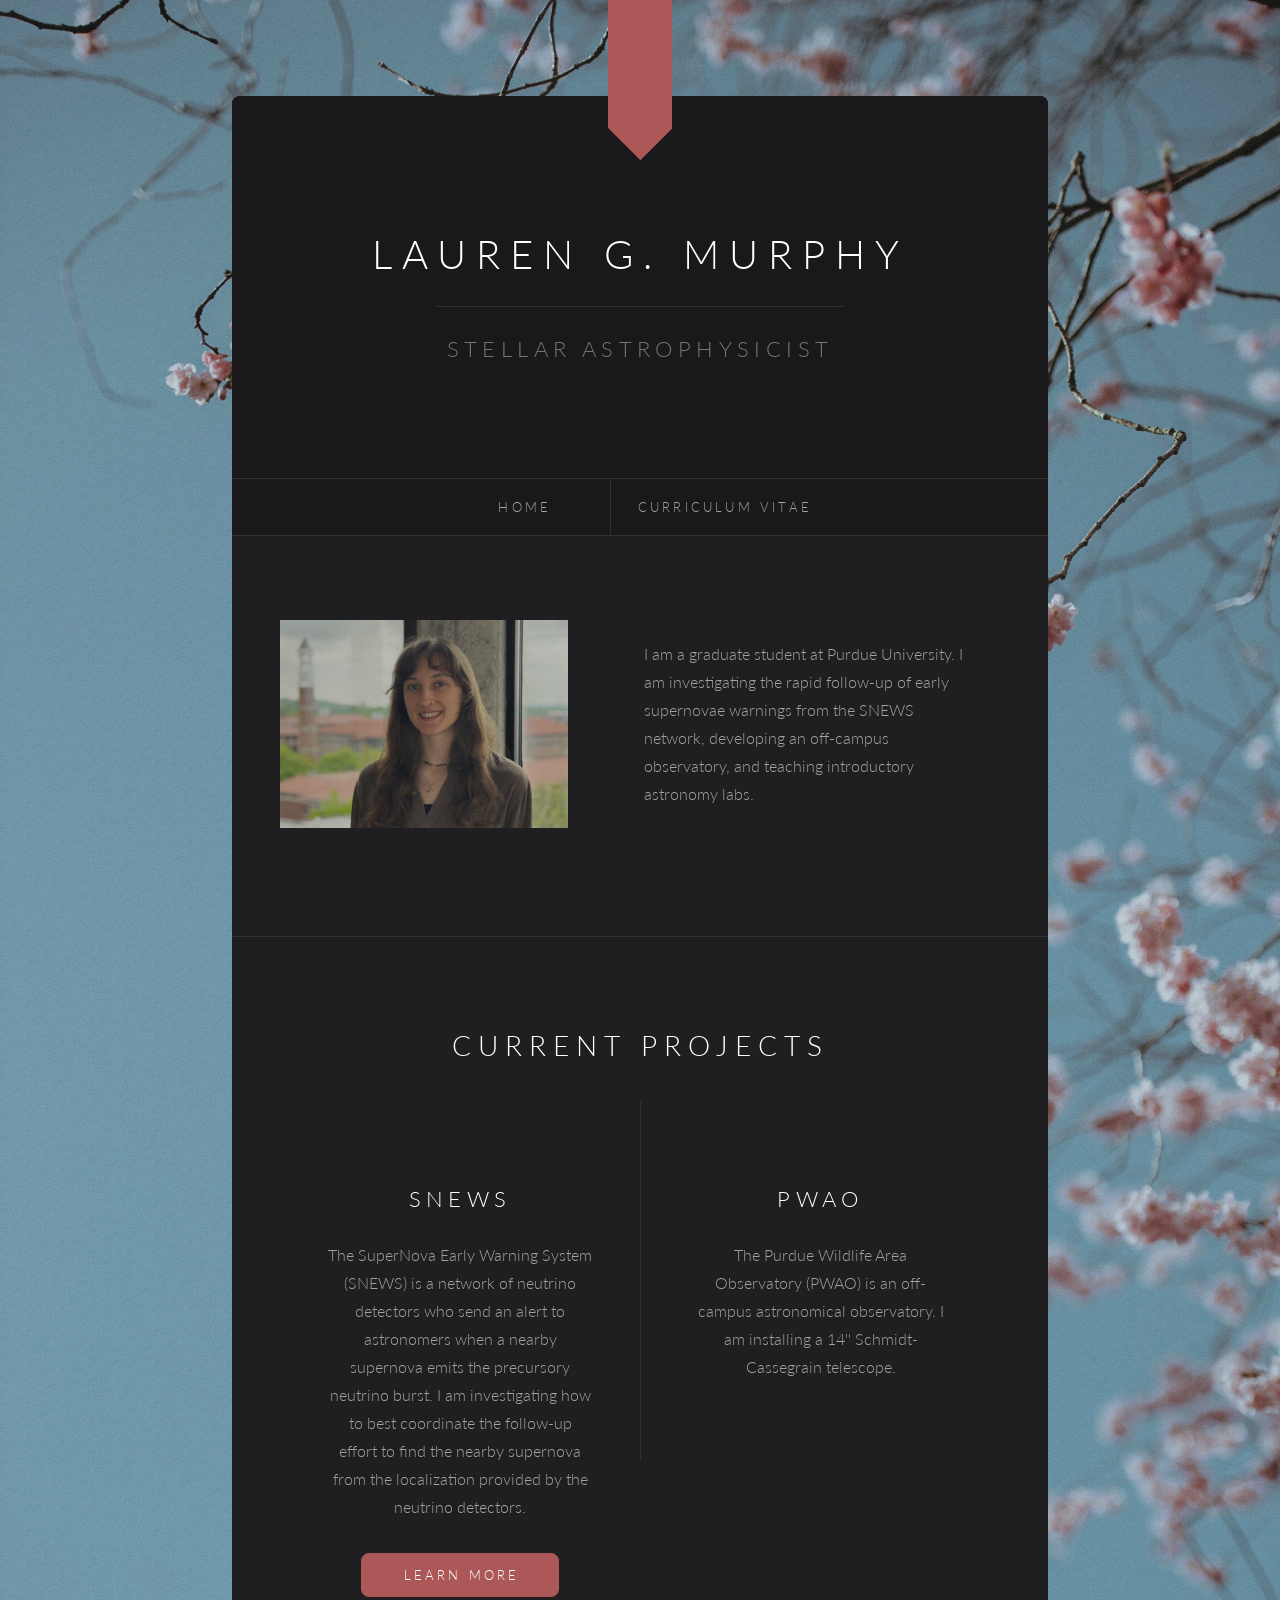
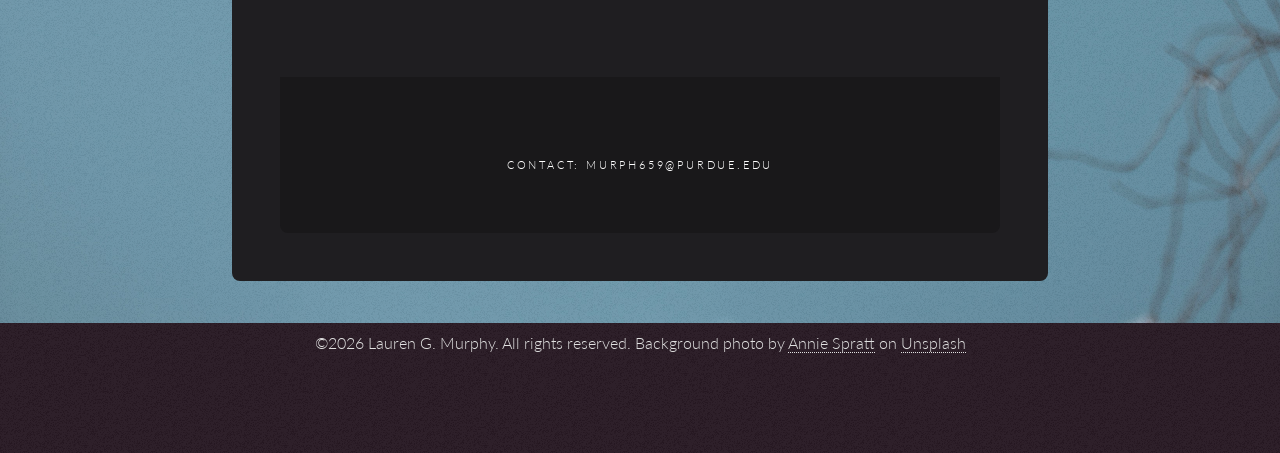
==== commit 71f76d1a: "Add files via upload" ====
--- a/index.html
+++ b/index.html
@@ -54,7 +54,7 @@
 						<section>
 							<h3>SNEWS</h3>
 							<p> The SuperNova Early Warning System (SNEWS) is a network of neutrino detectors who send an alert to astronomers when a nearby supernova emits the
-								 precursory neutrino burst. I am investigating how to best corrdinate the follow-up effort to find the nearby supernova from the localization 
+								 precursory neutrino burst. I am investigating how to best coordinate the follow-up effort to find the nearby supernova from the localization 
 								 provided by the neutrino detectors.</p>
 							<ul class="actions special">
 								<li><a href="https://snews2.org/" target="_blank" class="button primary"> Learn More</a></li>
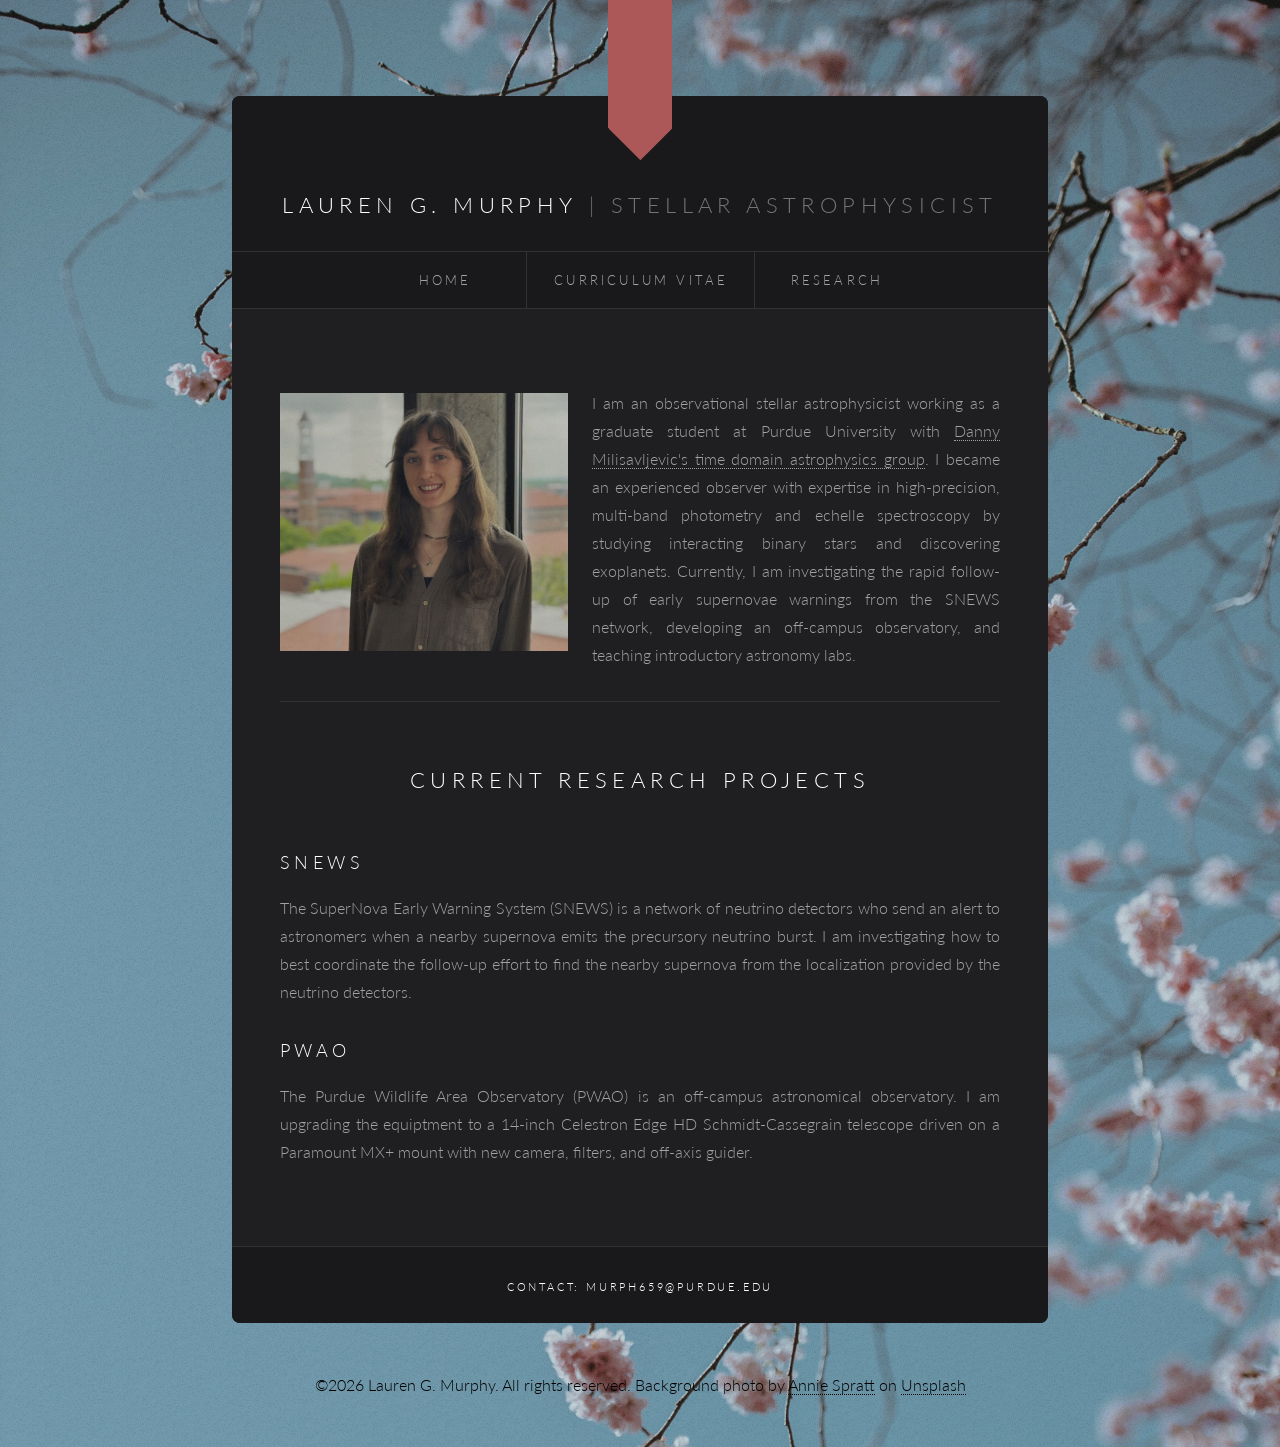
==== commit 693eb720: "Add files via upload" ====
--- a/index.html
+++ b/index.html
@@ -18,15 +18,14 @@
 			<div id="wrapper">
 
 				<!-- Header -->
-					<section id="header">
+					<section id="header" class="alt">
 						<header>
 							<h1><a href="index.html">Lauren G. Murphy</a></h1>
-							<p>Stellar Astrophysicist</p>
+							<p>| Stellar Astrophysicist</p>
 						</header>
 						<nav id="nav">
 							<ul>
-								<li><a href="index.html">Home</a></li>
-								<li><a href="cv.html">Curriculum vitae</a></li>
+								<li><a href="index.html">Home</a></li><li><a href="cv.html">Curriculum vitae</a></li><li><a href="research.html">Research</a></li>
 							</ul>
 						</nav>
 					</section>
@@ -34,37 +33,44 @@
 
 
 				<!-- Intro -->
-					<section class="main style2">						
-						<section class="left">
-							<a href="#" class="image left"><img src="images/LGM_headshot.jpg" alt="" /></a>
-							<div class="content">								
-								<p>I am a graduate student at Purdue University. I am investigating the rapid follow-up of early supernovae warnings from the SNEWS 
-								network, developing an off-campus observatory, and teaching introductory astronomy labs.</p>
-							</div>
-						</section>					
-					</section>
+					<section class="main">	
+						<section>		
+										
+							<p style="text-align: justify;"><span class="image left"><img src="images/LGM_headshot.jpg" alt="" /></span> I am an observational stellar astrophysicist working as a graduate 
+							student at Purdue University with <a href="https://www.physics.purdue.edu/milisavljevic/people.html" target="_blank"> Danny Milisavljevic's time domain astrophysics group</a>. 
+							I became an experienced observer with expertise in high-precision, multi-band photometry and echelle spectroscopy by studying interacting binary stars and discovering exoplanets. 
+							Currently, I am investigating the rapid follow-up of early supernovae warnings from the SNEWS 
+							network, developing an off-campus observatory, and teaching introductory astronomy labs.</p>
+							<hr />
+							<br />
+						</section>
+						
+					
 
 
 				<!-- Research Projects -->
-					<section class="main">
+					
 						<header class="major">
-							<h2>Current Projects</h2>
+							<h3><a href="research.html"> Current Research Projects</a></h3>
+							<br />
 						</header>
-					<section class="main style1">
+					
 						<section>
-							<h3>SNEWS</h3>
-							<p> The SuperNova Early Warning System (SNEWS) is a network of neutrino detectors who send an alert to astronomers when a nearby supernova emits the
+							<h4>SNEWS</h4>
+							<p style="text-align: justify;"> The SuperNova Early Warning System (SNEWS) is a network of neutrino detectors who send an alert to astronomers when a nearby supernova emits the
 								 precursory neutrino burst. I am investigating how to best coordinate the follow-up effort to find the nearby supernova from the localization 
 								 provided by the neutrino detectors.</p>
-							<ul class="actions special">
-								<li><a href="https://snews2.org/" target="_blank" class="button primary"> Learn More</a></li>
-							</ul>
+							
 						</section>
+
 						<section>
-							<h3>PWAO</h3>
-							<p>The Purdue Wildlife Area Observatory (PWAO) is an off-campus astronomical observatory. I am installing a 14'' Schmidt-Cassegrain telescope.</p>							
+							<h4>PWAO</h4>
+							<p style="text-align: justify;">The Purdue Wildlife Area Observatory (PWAO) is an off-campus astronomical observatory. 
+							I am upgrading the equiptment to a 14-inch Celestron Edge HD Schmidt-Cassegrain telescope driven on a Paramount MX+ mount with new camera, 
+							filters, and off-axis guider.</p>							
 						</section>
 					</section>
+					
 
 				
 
--- a/assets/css/main.css
+++ b/assets/css/main.css
@@ -2790,7 +2790,7 @@
 	#footer {
 		background-color: #19181a;
 		border-radius: 0 0 8px 8px;
-		padding: 5em 3em 3em 3em ;
+		padding: 2em 3em 1em 3em ;
 		text-align: center;
 	}
 
@@ -2816,9 +2816,9 @@
 /* Copyright */
 
 	#copyright {
-		margin-bottom: 6em;
+		margin-bottom: 3em;
 		text-align: center;
-		color: #e0e0e0;
+		color: #000000;
 	}
 
 /* XLarge */
@@ -3316,4 +3316,4 @@
 					width: calc(100% + 3em);
 				}
 
-	}+	}
